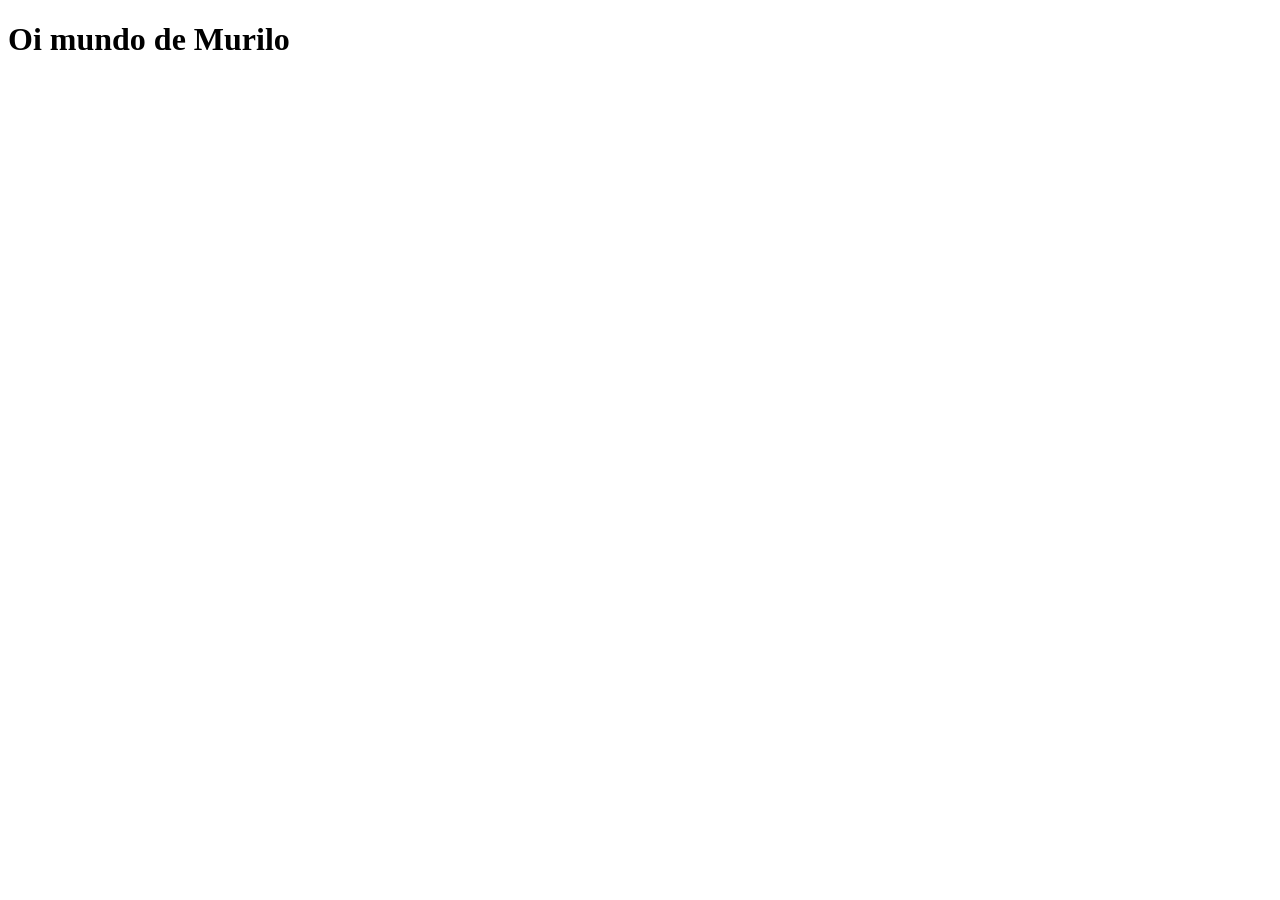
==== index.html @ 4bdf3ca7 "Adicionei oi mundo" ====
<!DOCTYPE html>
<html lang="en">
<head>
    <meta charset="UTF-8">
    <meta name="viewport" content="width=device-width, initial-scale=1.0">
    <title>Document</title>
</head>
<body>
    <h1>Oi mundo de Murilo</h1>
    
</body>
</html>
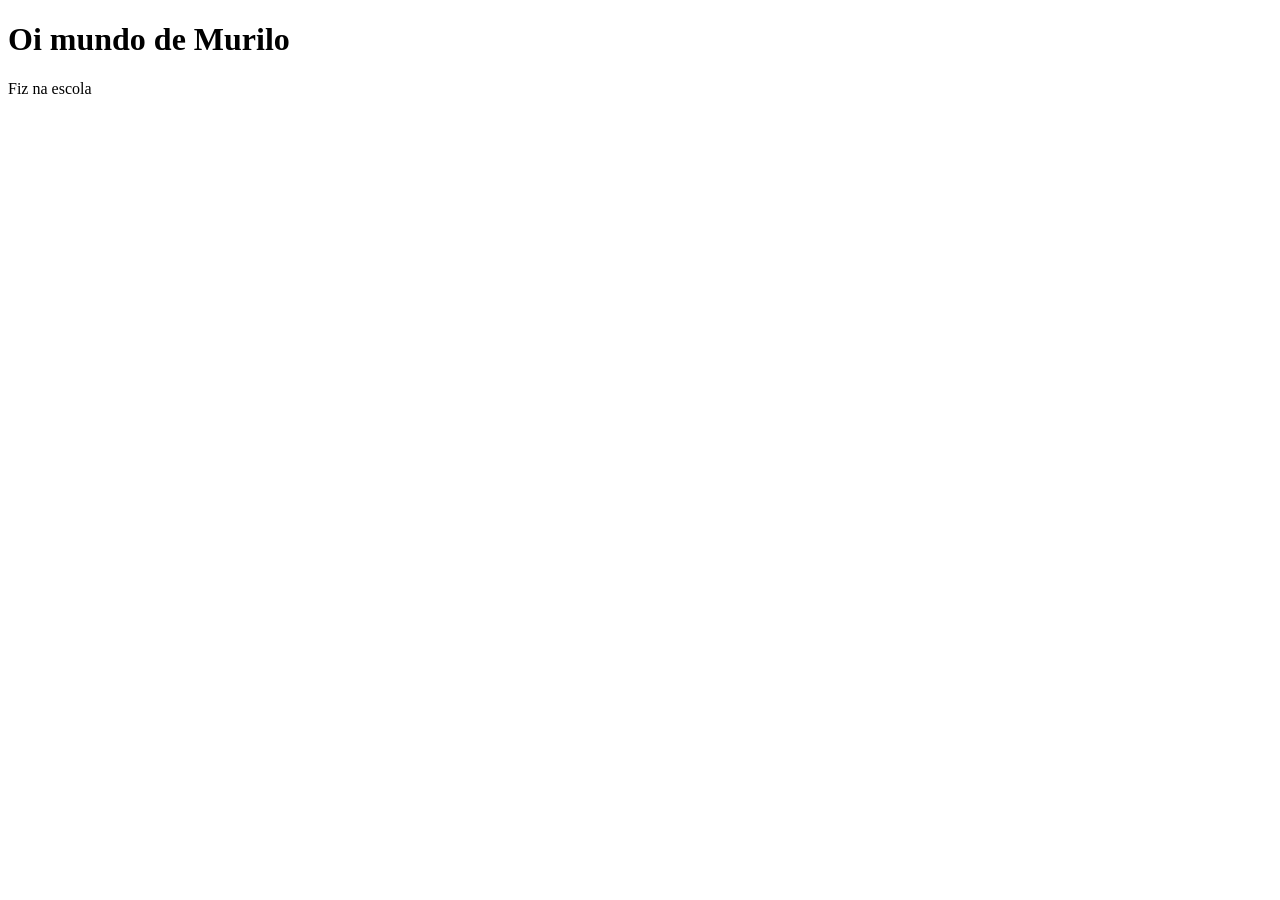
==== commit cc143287: "Feiti na escola" ====
--- a/index.html
+++ b/index.html
@@ -7,6 +7,6 @@
 </head>
 <body>
     <h1>Oi mundo de Murilo</h1>
-    
+    <p>Fiz na escola</p>
 </body>
 </html>
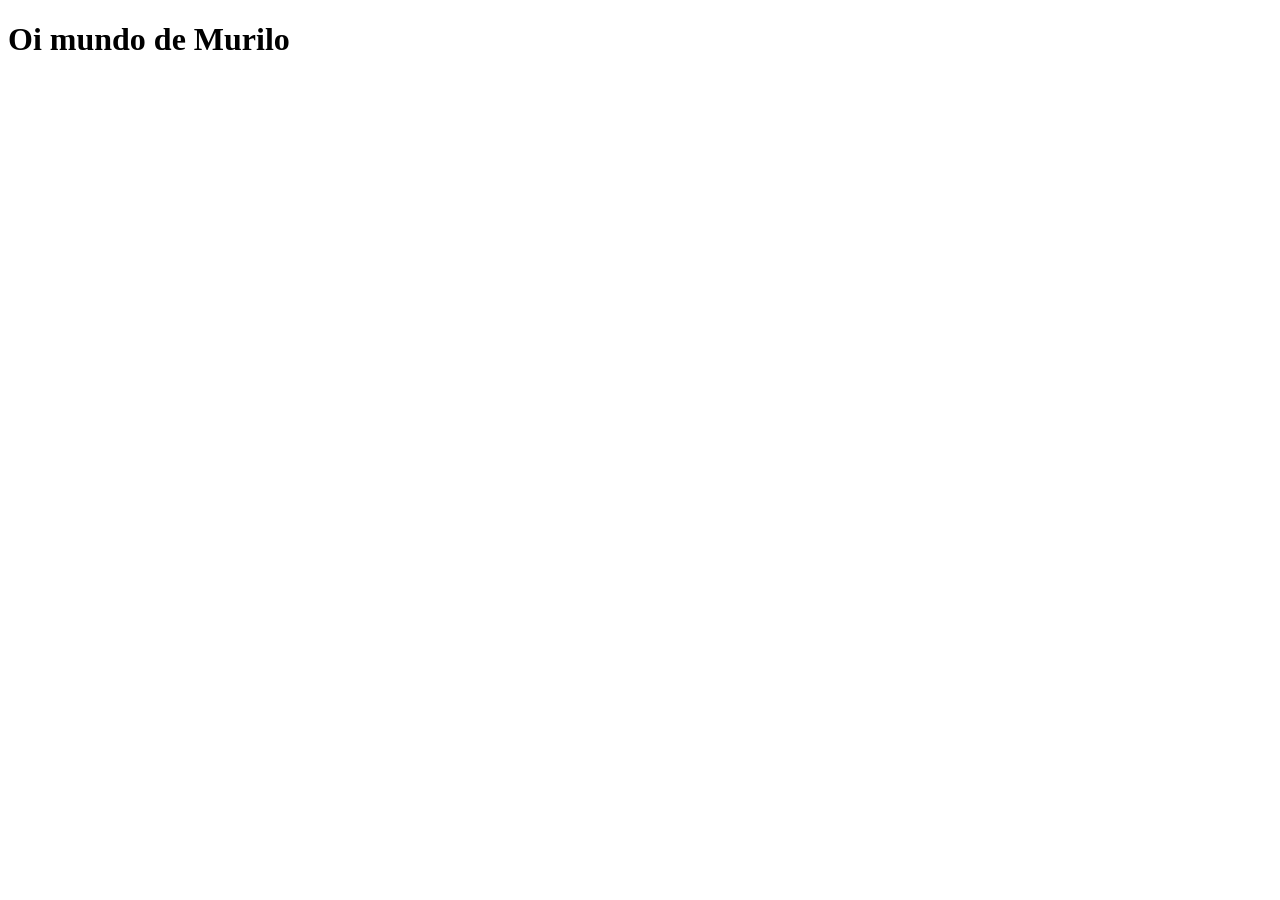
==== commit ad566b6e: "Tirei oaragrafo" ====
--- a/index.html
+++ b/index.html
@@ -7,6 +7,6 @@
 </head>
 <body>
     <h1>Oi mundo de Murilo</h1>
-    <p>Fiz na escola</p>
+    
 </body>
 </html>
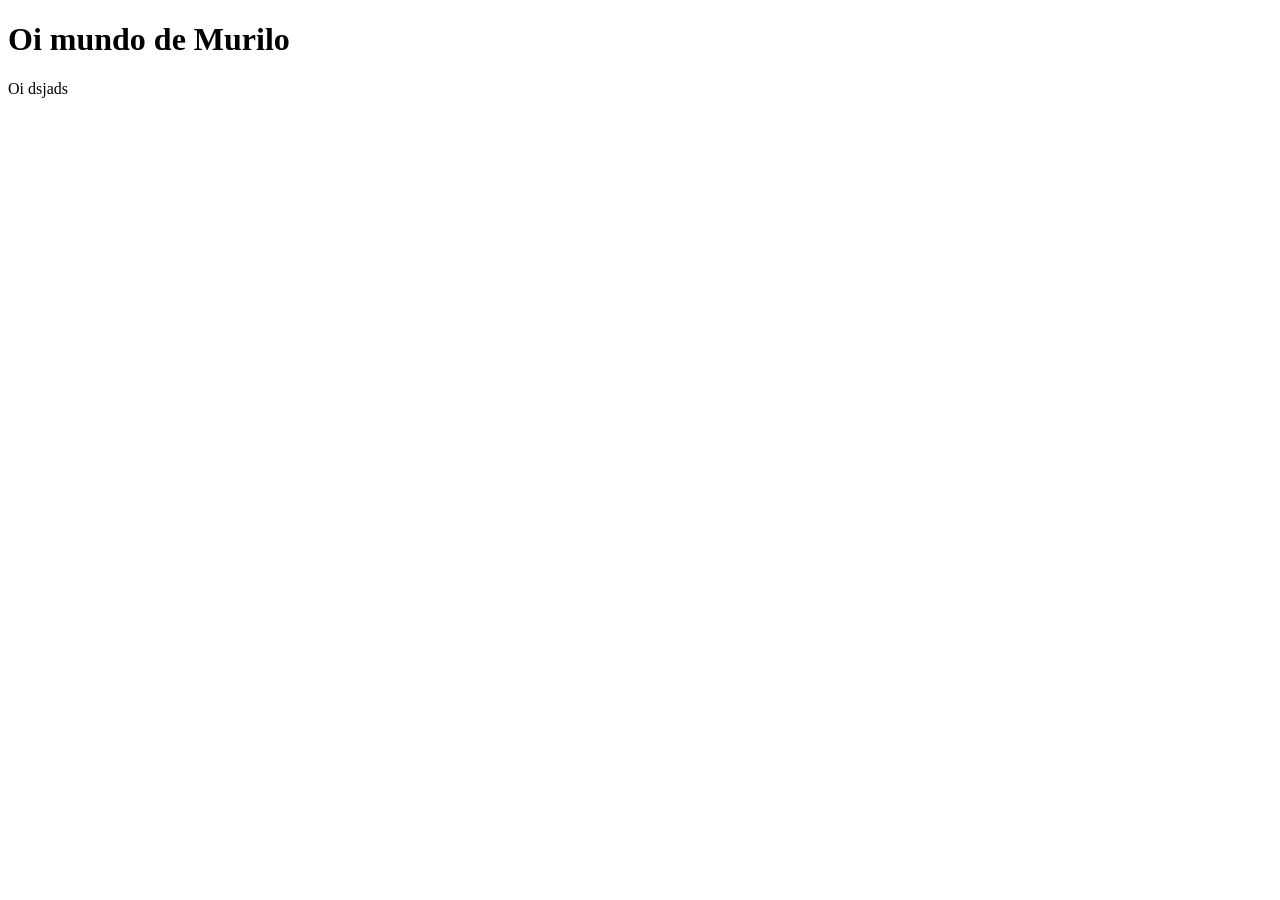
==== commit feede23a: "Mudei alguma coisa" ====
--- a/index.html
+++ b/index.html
@@ -7,6 +7,6 @@
 </head>
 <body>
     <h1>Oi mundo de Murilo</h1>
-    
+    <p>Oi dsjads</p>
 </body>
 </html>
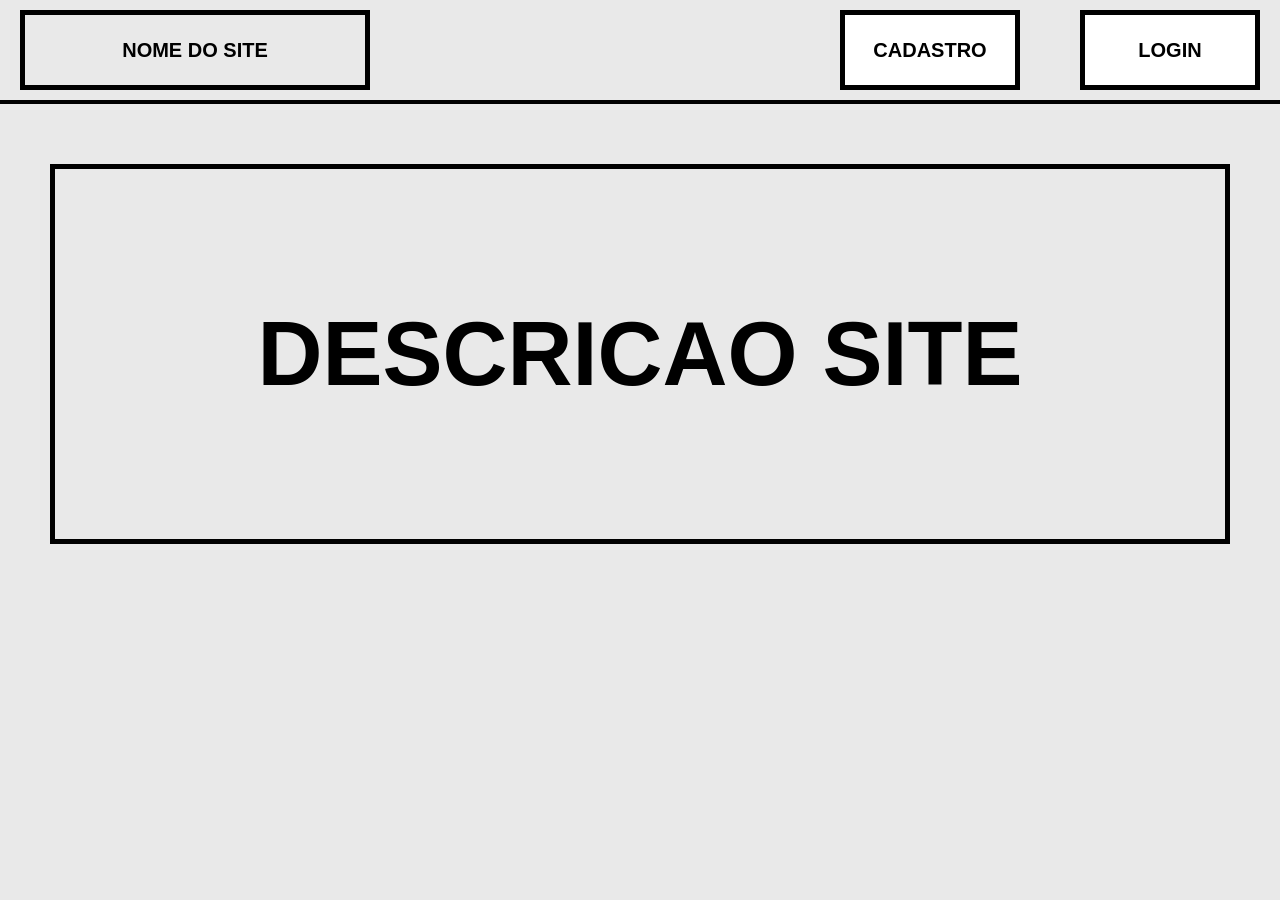
==== commit 95902f33: "Interface de botao" ====
--- a/index.html
+++ b/index.html
@@ -1,12 +1,29 @@
 <!DOCTYPE html>
-<html lang="en">
+<html lang="pt-br">
 <head>
     <meta charset="UTF-8">
     <meta name="viewport" content="width=device-width, initial-scale=1.0">
-    <title>Document</title>
+    <title>Site</title>
+    <link rel="stylesheet" href="style.css">
 </head>
 <body>
-    <h1>Oi mundo de Murilo</h1>
-    <p>Oi dsjads</p>
+
+    <header class="topo">
+        <div class="logo">
+            NOME DO SITE
+        </div>
+
+        <div class="botoes">
+            <button>CADASTRO</button>
+            <button>LOGIN</button>
+        </div>
+    </header>
+
+    <main class="conteudo">
+        <section class="descricao">
+            <h1>DESCRICAO SITE</h1>
+        </section>
+    </main>
+
 </body>
 </html>
--- a/style.css
+++ b/style.css
@@ -0,0 +1,74 @@
+* {
+    margin: 0;
+    padding: 0;
+    box-sizing: border-box;
+}
+
+body {
+    background-color: #e9e9e9;
+    font-family: Arial, Helvetica, sans-serif;
+}
+
+/* TOPO */
+.topo {
+    width: 100%;
+    border-bottom: 4px solid black;
+    padding: 10px 20px;
+
+    display: flex;
+    justify-content: space-between;
+    align-items: center;
+}
+
+.logo {
+    width: 350px;
+    height: 80px;
+
+    border: 5px solid black;
+
+    display: flex;
+    justify-content: center;
+    align-items: center;
+
+    font-size: 20px;
+    font-weight: bold;
+}
+
+.botoes {
+    display: flex;
+    gap: 60px;
+}
+
+.botoes button {
+    width: 180px;
+    height: 80px;
+
+    border: 5px solid black;
+    background-color: white;
+
+    font-size: 20px;
+    font-weight: bold;
+
+    cursor: pointer;
+}
+
+/* CONTEÚDO */
+.conteudo {
+    padding: 60px 50px;
+}
+
+.descricao {
+    width: 100%;
+    height: 380px;
+
+    border: 5px solid black;
+
+    display: flex;
+    justify-content: center;
+    align-items: center;
+}
+
+.descricao h1 {
+    font-size: 90px;
+    font-weight: bold;
+}
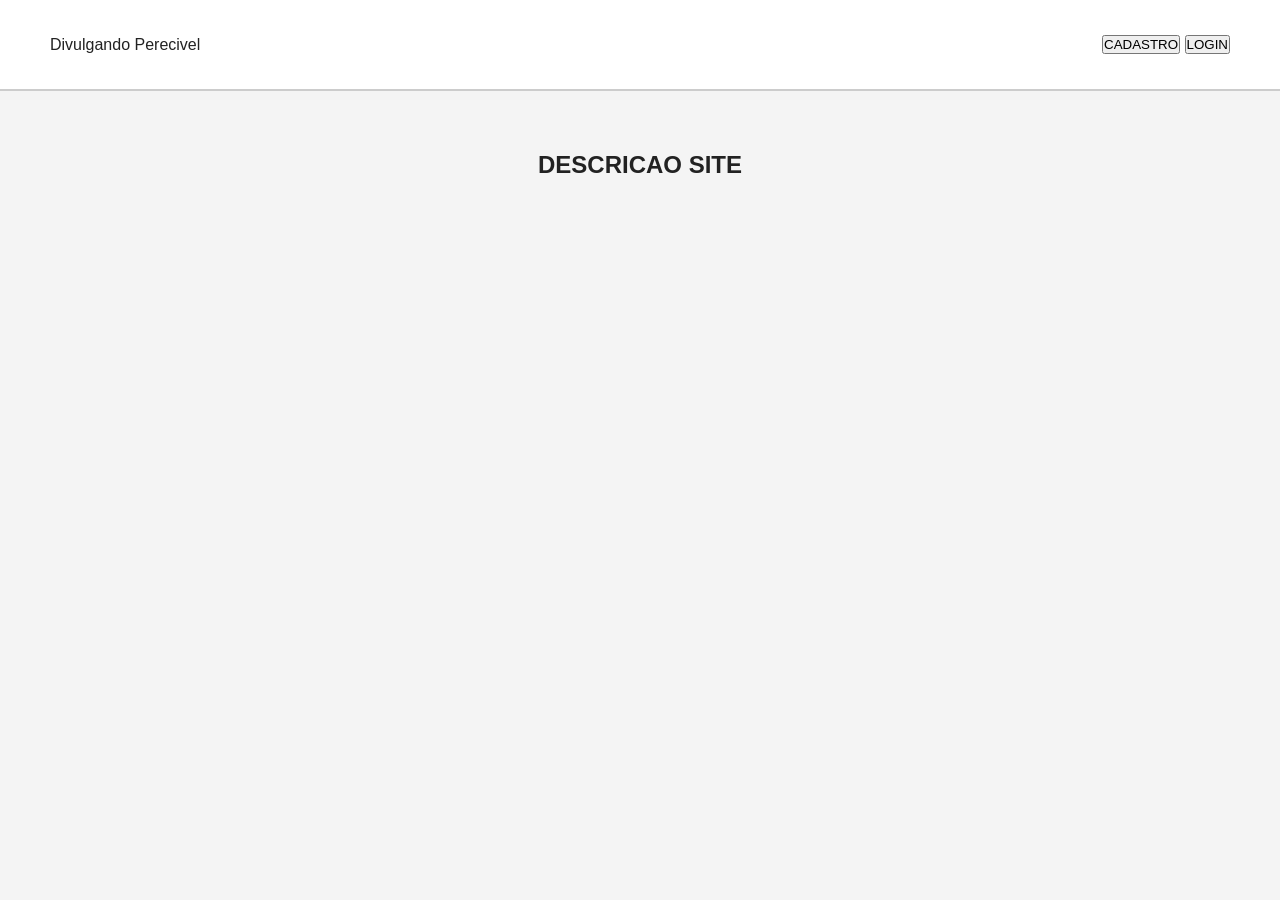
==== commit cae707c6: "Começo da Interface" ====
--- a/index.html
+++ b/index.html
@@ -10,7 +10,7 @@
 
     <header class="topo">
         <div class="logo">
-            NOME DO SITE
+            Divulgando Perecivel
         </div>
 
         <div class="botoes">
--- a/style.css
+++ b/style.css
@@ -5,70 +5,81 @@
 }
 
 body {
-    background-color: #e9e9e9;
     font-family: Arial, Helvetica, sans-serif;
+    background-color: #f4f4f4;
+    color: #222;
 }
 
-/* TOPO */
-.topo {
+/* HEADER */
+header {
     width: 100%;
-    border-bottom: 4px solid black;
-    padding: 10px 20px;
+    padding: 35px 50px;
 
     display: flex;
     justify-content: space-between;
     align-items: center;
+
+    background-color: white;
+    border-bottom: 2px solid #ccc;
 }
 
-.logo {
-    width: 350px;
-    height: 80px;
+.logo h1 {
+    font-size: 28px;
+}
 
-    border: 5px solid black;
+nav {
+    display: flex;
+    gap: 15px;
+}
+
+nav button {
+    padding: 10px 20px;
+
+    border: none;
+    border-radius: 6px;
+
+    background-color: #222;
+    color: white;
+
+    font-size: 16px;
+    cursor: pointer;
+
+    transition: 0.3s;
+}
+
+nav button:hover {
+    background-color: #444;
+}
+
+/* CONTEÚDO */
+main {
+    padding: 60px 40px;
 
     display: flex;
     justify-content: center;
-    align-items: center;
-
-    font-size: 20px;
-    font-weight: bold;
 }
 
-.botoes {
-    display: flex;
-    gap: 60px;
+.banner {
+    width: 100%;
+    max-width: 1000px;
+
+    padding: 80px 40px;
+
+    background-color: white;
+
+    border-radius: 12px;
+
+    text-align: center;
+
+    box-shadow: 0 4px 10px rgba(0, 0, 0, 0.1);
 }
 
-.botoes button {
-    width: 180px;
-    height: 80px;
-
-    border: 5px solid black;
-    background-color: white;
-
-    font-size: 20px;
-    font-weight: bold;
-
-    cursor: pointer;
+.banner h2 {
+    font-size: 48px;
+    margin-bottom: 20px;
 }
 
-/* CONTEÚDO */
-.conteudo {
-    padding: 60px 50px;
-}
-
-.descricao {
-    width: 100%;
-    height: 380px;
-
-    border: 5px solid black;
-
-    display: flex;
-    justify-content: center;
-    align-items: center;
-}
-
-.descricao h1 {
-    font-size: 90px;
-    font-weight: bold;
+.banner p {
+    font-size: 18px;
+    line-height: 1.6;
 }
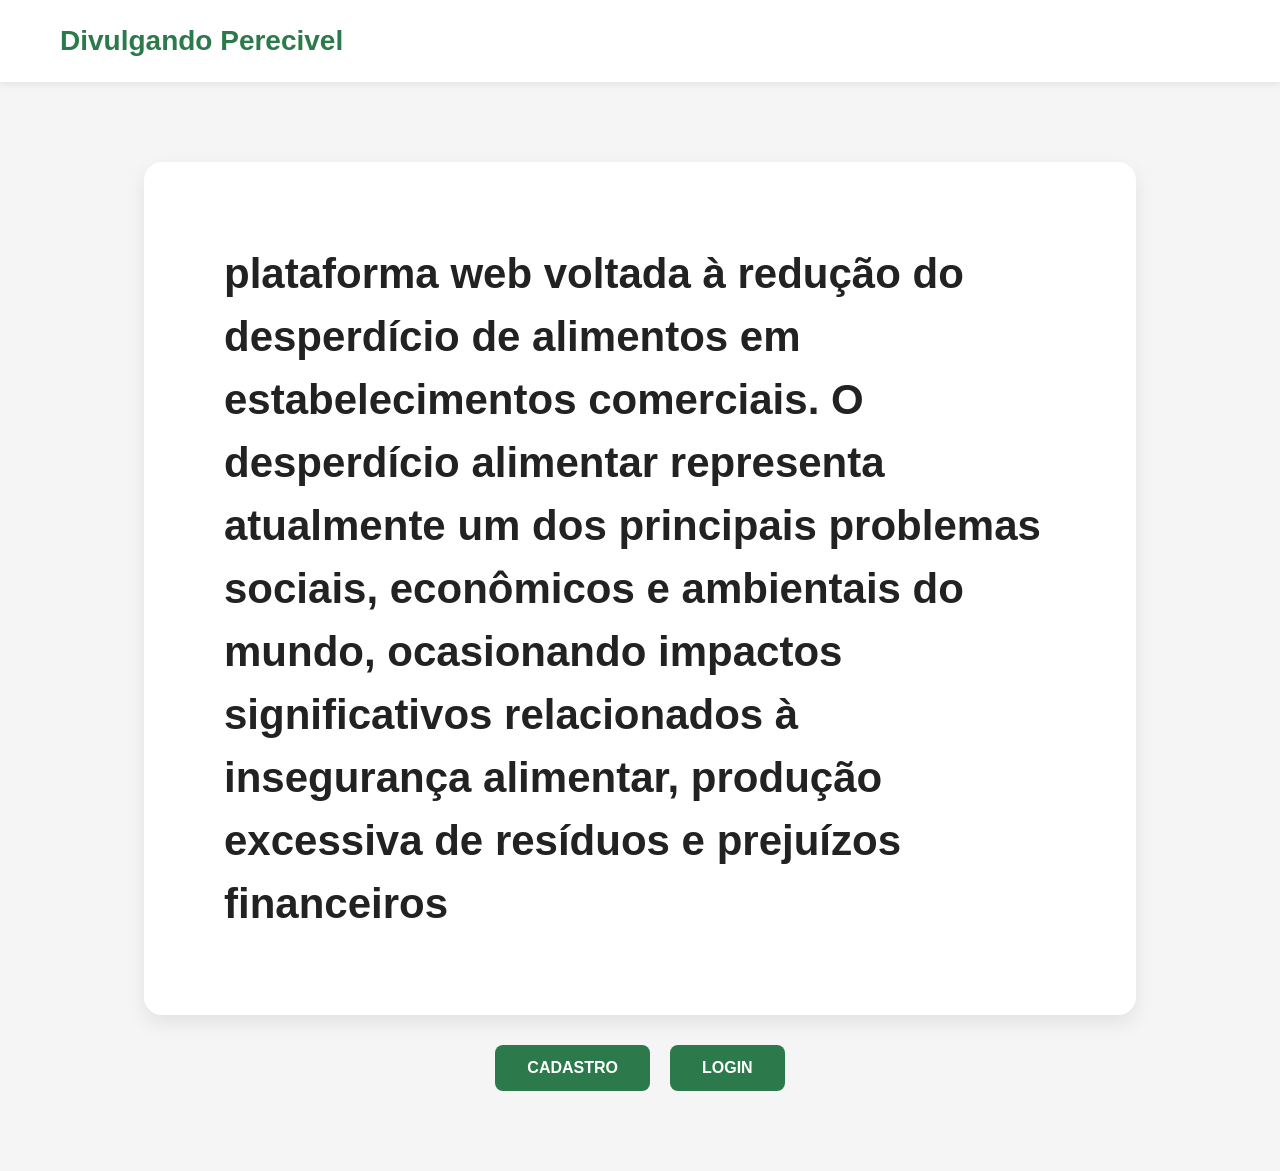
==== commit 27feab31: "Interface" ====
--- a/index.html
+++ b/index.html
@@ -13,17 +13,27 @@
             Divulgando Perecivel
         </div>
 
-        <div class="botoes">
+        
+    </header>
+
+    <main class="conteudo">
+    <section class="descricao">
+
+        <h1>
+            plataforma web voltada à redução do desperdício de alimentos em estabelecimentos comerciais.
+            O desperdício alimentar representa atualmente um dos principais problemas sociais,
+            econômicos e ambientais do mundo, ocasionando impactos significativos relacionados
+            à insegurança alimentar, produção excessiva de resíduos e prejuízos financeiros
+        </h1>
+
+        
+
+    </section>
+        <div class="acoes">
             <button>CADASTRO</button>
             <button>LOGIN</button>
         </div>
-    </header>
-
-    <main class="conteudo">
-        <section class="descricao">
-            <h1>DESCRICAO SITE</h1>
-        </section>
-    </main>
+</main>
 
 </body>
 </html>
--- a/style.css
+++ b/style.css
@@ -6,80 +6,125 @@
 
 body {
     font-family: Arial, Helvetica, sans-serif;
-    background-color: #f4f4f4;
+    background-color: #f5f5f5;
     color: #222;
 }
 
 /* HEADER */
-header {
+.topo {
     width: 100%;
-    padding: 35px 50px;
+    padding: 25px 60px;
 
     display: flex;
     justify-content: space-between;
     align-items: center;
 
     background-color: white;
-    border-bottom: 2px solid #ccc;
+
+    box-shadow: 0 2px 8px rgba(0, 0, 0, 0.08);
 }
 
-.logo h1 {
+.logo {
     font-size: 28px;
+    font-weight: bold;
+    color: #2c7a4b;
 }
 
-nav {
+/* BOTÕES */
+.botoes {
     display: flex;
     gap: 15px;
 }
 
-nav button {
-    padding: 10px 20px;
+.botoes button {
+    padding: 12px 24px;
 
     border: none;
-    border-radius: 6px;
+    border-radius: 8px;
 
-    background-color: #222;
+    background-color: #2c7a4b;
     color: white;
 
-    font-size: 16px;
+    font-size: 15px;
+    font-weight: bold;
+
     cursor: pointer;
 
     transition: 0.3s;
 }
 
-nav button:hover {
-    background-color: #444;
+/* EFEITO AO PASSAR O MOUSE */
+.botoes button:hover {
+    background-color: #23633d;
+
+    transform: translateY(-2px);
+
+    box-shadow: 0 5px 12px rgba(0, 0, 0, 0.15);
 }
 
 /* CONTEÚDO */
-main {
-    padding: 60px 40px;
+.conteudo {
+    width: 100%;
 
     display: flex;
-    justify-content: center;
+    flex-direction: column;
+    align-items: center;
+
+    padding: 80px 20px;
 }
 
-.banner {
-    width: 100%;
-    max-width: 1000px;
-
-    padding: 80px 40px;
+/* CARD PRINCIPAL */
+.descricao {
+    width: 80%;
+    max-width: 1400px;
 
     background-color: white;
 
-    border-radius: 12px;
+    padding: 80px;
 
-    text-align: center;
+    border-radius: 18px;
 
-    box-shadow: 0 4px 10px rgba(0, 0, 0, 0.1);
+    box-shadow: 0 8px 20px rgba(0, 0, 0, 0.08);
 }
 
-.banner h2 {
-    font-size: 48px;
-    margin-bottom: 20px;
+/* TEXTO */
+.descricao h1 {
+    font-size: 42px;
+    line-height: 1.5;
+
+    font-weight: bold;
+
+    text-align: left;
+}
+/* BOTÕES ABAIXO DO CARD */
+.acoes {
+    margin-top: 30px;
+
+    display: flex;
+    gap: 20px;
 }
 
-.banner p {
-    font-size: 18px;
-    line-height: 1.6;
+.acoes button {
+    padding: 14px 32px;
+
+    border: none;
+    border-radius: 8px;
+
+    background-color: #2c7a4b;
+    color: white;
+
+    font-size: 16px;
+    font-weight: bold;
+
+    cursor: pointer;
+
+    transition: 0.3s;
+}
+
+.acoes button:hover {
+    background-color: #23633d;
+
+    transform: translateY(-2px);
+
+    box-shadow: 0 5px 12px rgba(0, 0, 0, 0.15);
 }
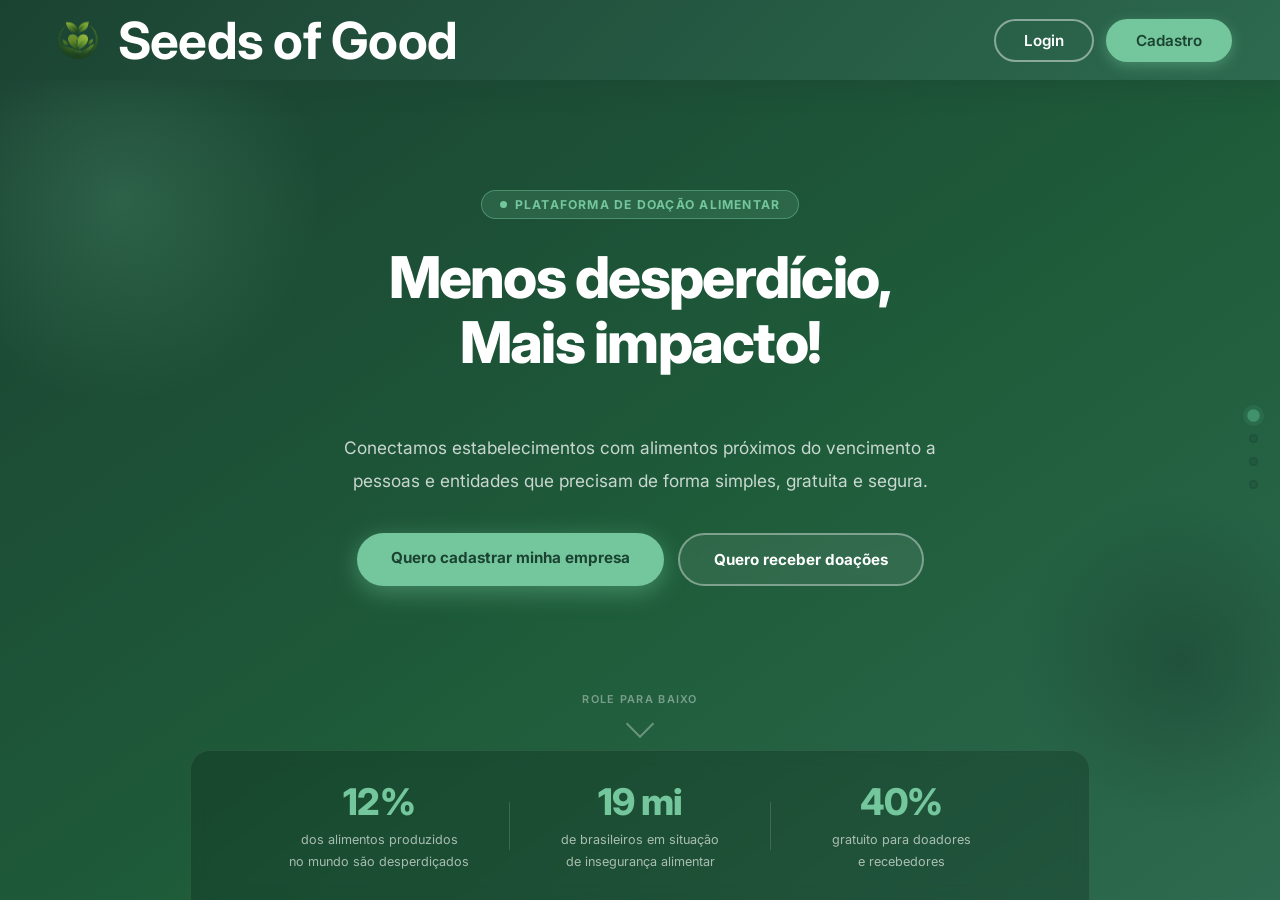
==== commit bc8ed239: "Refatoração: reorganiza estrutura do projeto - Remove pasta front/ com CSS, JS, PHP e imagens - Cria" ====
--- a/index.html
+++ b/index.html
@@ -3,37 +3,166 @@
 <head>
     <meta charset="UTF-8">
     <meta name="viewport" content="width=device-width, initial-scale=1.0">
-    <title>Site</title>
-    <link rel="stylesheet" href="style.css">
+    <title>Sistema SEEDS</title>
+    <link rel="stylesheet" href="assets/css/style.css">
 </head>
 <body>
 
+    <!-- HEADER DEIXA DE SER STICKY PARA CONTEXTO DE TELA INTEIRA -->
     <header class="topo">
         <div class="logo">
-            Divulgando Perecivel
+            <img src="assets/img/LogoTCC_Transparente.png" alt="Logo Seeds of Good">
+            <h1>Seeds of Good</h1>
+        </div>
+        <div class="botoesHeader">
+            <button id="btnLogin" onclick="window.location.href='login.html'">Login</button>
+            <button id="btnCadastro" onclick="window.location.href='cadastro.html'">Cadastro</button>
+        </div>
+    </header>
+
+    <!-- CONTAINER PRINCIPAL DO SCROLL SNAP -->
+    <main class="container-snap">
+
+        <!-- 1ª JANELA: HERO -->
+        <section class="hero janela-contexto">
+            <div class="hero-conteudo">
+                <span class="hero-badge">Plataforma de Doação Alimentar</span>
+                <h1 class="hero-titulo">Menos desperdício,<br>Mais impacto!</h1>
+
+                <p class="hero-subtitulo">
+
+                </p>
+                <p class="hero-subtitulo">
+                    Conectamos estabelecimentos com alimentos próximos do vencimento
+                a pessoas e entidades que precisam de forma simples, gratuita e segura.
+                </p>
+                <div class="hero-botoes">
+                    <a class="hero-btn-primario" href="cadastro.html">Quero cadastrar minha empresa</a>
+                    <a class="hero-btn-secundario" href="cadastro.html">Quero receber doações</a>
+                </div>
+            </div>
+        <div class="hero-scroll-hint">
+            <span>Role para baixo</span>
+            <div class="scroll-arrow"></div>
         </div>
 
-        
-    </header>
+<div class="hero-stat-faixa">
+    <div class="hero-stat">
+        <span class="hero-stat-numero" data-target="30" data-sufixo="%">0%</span>
+        <span class="hero-stat-label">dos alimentos produzidos<br>no mundo são desperdiçados</span>
+    </div>
+    <div class="hero-stat-divisor"></div>
+    <div class="hero-stat">
+        <span class="hero-stat-numero" data-target="46" data-sufixo=" mi">0 mi</span>
+        <span class="hero-stat-label">de brasileiros em situação<br>de insegurança alimentar</span>
+    </div>
+    <div class="hero-stat-divisor"></div>
+    <div class="hero-stat">
+        <span class="hero-stat-numero" data-target="100" data-sufixo="%">0%</span>
+        <span class="hero-stat-label">gratuito para doadores<br>e recebedores</span>
+    </div>
+</div>
+        </section>
 
-    <main class="conteudo">
-    <section class="descricao">
+        <!-- 2ª JANELA: O QUE É -->
+        <section class="div-infoSuperior janela-contexto">
+            <div class="card-conteudo fade-in">
+                <h1>O que é o Seeds of Good?</h1>
+                <p>
+                    Uma plataforma digital intermediária, sem fins lucrativos, desenvolvida para
+                    reduzir o desperdício de alimentos em estabelecimentos comerciais.
+                    Conectamos <strong>doadores</strong> — empresas e comércios com produtos próximos
+                    ao vencimento — a <strong>recebedores</strong> interessados em aproveitá-los por
+                    meio de doação voluntária.
+                </p>
+                <p>
+                    O desperdício alimentar é um dos maiores problemas sociais, econômicos e
+                    ambientais do nosso tempo: gera insegurança alimentar, produz resíduos
+                    desnecessários e representa prejuízo financeiro para toda a cadeia produtiva.
+                    O Seeds of Good existe para mudar esse cenário, uma doação de cada vez.
+                </p>
+            </div>
+        </section>
 
-        <h1>
-            plataforma web voltada à redução do desperdício de alimentos em estabelecimentos comerciais.
-            O desperdício alimentar representa atualmente um dos principais problemas sociais,
-            econômicos e ambientais do mundo, ocasionando impactos significativos relacionados
-            à insegurança alimentar, produção excessiva de resíduos e prejuízos financeiros
-        </h1>
+        <!-- 3ª JANELA: PARA QUEM É -->
+        <section class="div-para-quem janela-contexto">
+            <div class="card-conteudo max-largura fade-in">
+                <h2 class="para-quem-titulo">Para quem é?</h2>
+                <div class="perfis-lista">
+                    <div class="perfil-coluna">
+                        <span class="perfil-tag">Sou Doador</span>
+                        <h3 class="perfil-titulo">Estabelecimentos &amp; Empresas</h3>
+                        <p class="perfil-desc">
+                            Supermercados, padarias, restaurantes e qualquer comércio
+                            com alimentos próximos do vencimento.
+                        </p>
+                        <ul class="perfil-itens">
+                            <li>Publique alimentos disponíveis em segundos</li>
+                            <li>Gerencie anúncios e reservas pelo painel</li>
+                            <li>Reduza desperdício e custos de descarte</li>
+                        </ul>
+                        <a class="perfil-btn" href="cadastro.html">Cadastrar empresa</a>
+                    </div>
 
-        
+                    <div class="perfil-coluna">
+                        <span class="perfil-tag">Sou Recebedor</span>
+                        <h3 class="perfil-titulo">Pessoas &amp; Entidades</h3>
+                        <p class="perfil-desc">
+                            Qualquer pessoa, família ou organização social interessada
+                            em receber doações de forma totalmente gratuita.
+                        </p>
+                        <ul class="perfil-itens">
+                            <li>Navegue pelos alimentos disponíveis perto de você</li>
+                            <li>Reserve com um clique e retire no local</li>
+                            <li>Sem custos e sem burocracia</li>
+                        </ul>
+                        <a class="perfil-btn" href="cadastro.html">Criar minha conta</a>
+                    </div>
+                </div>
+            </div>
+        </section>
 
-    </section>
-        <div class="acoes">
-            <button>CADASTRO</button>
-            <button>LOGIN</button>
+        <!-- 4ª JANELA: COMO ACESSAR + RODAPÉ JUNTO -->
+        <div class="grupo-final janela-contexto">
+            <section class="div-infoInferior">
+                <div class="card-conteudo">
+                    <h2>Como acessar?</h2>
+                    <p>
+                        Clique em <strong><a href="cadastro.html">Cadastro</a></strong> para criar sua conta
+                        — o processo é rápido e gratuito — ou em <strong><a href="login.html">Login</a></strong>
+                        se você já possui uma conta existente.
+                    </p>
+                    <p>
+                        Após o acesso, você terá um painel personalizado: doadores podem publicar e gerenciar
+                        alimentos, enquanto recebedores navegam pelos itens disponíveis, realizam reservas
+                        e combinam a retirada diretamente com o doador.
+                    </p>
+                    <p>
+                        Nosso objetivo é tornar a conexão entre quem tem e quem precisa o mais simples,
+                        rápida e acessível possível.
+                    </p>
+                </div>
+            </section>
+
+            <footer class="rodape">
+                <div class="rodape-conteudo">
+                    <p>Seeds of Good &copy; 2026 &mdash; Todos os direitos reservados.</p>
+                    <p>Contato: <strong>Murillo Morgon</strong> &nbsp;|&nbsp; +55 (16) 99700-7479 &nbsp;|&nbsp; murillomorgon@gmail.com</p>
+                    <p><a class="rodape-link" href="front/termos.html">Termos de Uso</a> &nbsp;·&nbsp; Foro: <strong>Ribeirão Preto — SP</strong></p>
+                </div>
+            </footer>
         </div>
-</main>
 
+    </main>
+
+    <nav class="nav-dots" aria-label="Navegação por seções">
+        <button class="dot ativo" data-index="0" title="Início"></button>
+        <button class="dot" data-index="1" title="O que é"></button>
+        <button class="dot" data-index="2" title="Para quem é"></button>
+        <button class="dot" data-index="3" title="Como acessar"></button>
+    </nav>
+
+    <button id="btnTopo" class="btn-flutuante" aria-label="Voltar ao topo">↑</button>
+    <script src="assets/js/main.js"></script>
 </body>
 </html>
--- a/assets/css/style.css
+++ b/assets/css/style.css
@@ -0,0 +1,821 @@
+@import url('https://fonts.googleapis.com/css2?family=Inter:ital,opsz,wght@0,14..32,100..900;1,14..32,100..900&family=Merriweather:ital,opsz,wght@0,18..144,300..900;1,18..144,300..900&display=swap');
+
+/* ═══════════════════════════════════════
+   1. VARIÁVEIS GLOBAIS
+══════════════════════════════════════════ */
+:root {
+    --verde-escuro:  #1b4332;
+    --verde-medio:   #2d6a4f;
+    --verde-vivo:    #40916c;
+    --verde-claro:   #74c69d;
+    --verde-palido:  #d8f3dc;
+    --branco:        #ffffff;
+    --cinza-fundo:   #f4f9f6;
+    --texto-escuro:  #1b2e22;
+    --texto-suave:   #4a6358;
+    --off-white:     #faf9f6;
+    --transicao:     all 0.28s cubic-bezier(0.4, 0, 0.2, 1);
+}
+
+/* ═══════════════════════════════════════
+   2. RESET E BASE
+══════════════════════════════════════════ */
+* {
+    margin: 0;
+    padding: 0;
+    box-sizing: border-box;
+}
+
+html, body {
+    height: 100%;
+    overflow: hidden;
+    font-family: 'Inter', sans-serif;
+    background-color: var(--cinza-fundo);
+}
+
+h1, h2, h3 { font-weight: 700; line-height: 1.3; }
+
+a {
+    color: var(--verde-vivo);
+    font-weight: 600;
+    transition: var(--transicao);
+    text-decoration: none;
+}
+
+a:hover { color: var(--verde-escuro); }
+
+/* ═══════════════════════════════════════
+   3. SCROLL SNAP LAYOUT
+══════════════════════════════════════════ */
+.container-snap {
+    width: 100%;
+    height: calc(100vh - 80px);
+    overflow-y: auto;
+    scroll-snap-type: y mandatory;
+    scroll-behavior: smooth;
+}
+
+.janela-contexto {
+    width: 100%;
+    height: calc(100vh - 80px);
+    scroll-snap-align: start;
+    display: flex;
+    flex-direction: column;
+    justify-content: center;
+    align-items: center;
+}
+
+.card-conteudo {
+    width: 90%;
+    max-width: 800px;
+    background: var(--off-white);
+    padding: 52px;
+    border-radius: 24px;
+    box-shadow:
+        0 1px 3px rgba(27, 67, 50, 0.06),
+        0 8px 40px rgba(27, 67, 50, 0.09),
+        inset 4px 0 0 var(--verde-claro);
+    border: 1px solid rgba(116, 198, 157, 0.18);
+    transition: box-shadow 0.35s ease, transform 0.35s ease;
+}
+
+.card-conteudo:hover {
+    box-shadow:
+        0 1px 3px rgba(27, 67, 50, 0.06),
+        0 20px 60px rgba(27, 67, 50, 0.14),
+        inset 4px 0 0 var(--verde-claro);
+    transform: translateY(-2px);
+}
+
+.card-conteudo.max-largura { max-width: 1100px; }
+
+.grupo-final {
+    background: linear-gradient(155deg, #1e5c3a 0%, var(--verde-escuro) 100%);
+    justify-content: space-between;
+    position: relative;
+    overflow: hidden;
+}
+
+.grupo-final::before {
+    content: '';
+    position: absolute;
+    top: -140px;
+    right: -100px;
+    width: 420px;
+    height: 420px;
+    background: radial-gradient(circle, rgba(116, 198, 157, 0.1) 0%, transparent 70%);
+    border-radius: 50%;
+    pointer-events: none;
+}
+
+.grupo-final::after {
+    content: '';
+    position: absolute;
+    bottom: -80px;
+    left: -60px;
+    width: 280px;
+    height: 280px;
+    background: radial-gradient(circle, rgba(255, 255, 255, 0.04) 0%, transparent 70%);
+    border-radius: 50%;
+    pointer-events: none;
+}
+
+/* ═══════════════════════════════════════
+   4. HEADER
+══════════════════════════════════════════ */
+.topo {
+    width: 100%;
+    height: 80px;
+    background: linear-gradient(135deg, var(--verde-escuro) 0%, var(--verde-medio) 100%);
+    display: flex;
+    justify-content: space-between;
+    align-items: center;
+    padding: 0 48px;
+    box-shadow: 0 4px 24px rgba(27, 67, 50, 0.45);
+    position: relative;
+    z-index: 100;
+}
+
+.logo {
+    color: var(--branco);
+    font-size: 1.6rem;
+    font-weight: 700;
+    letter-spacing: -0.03em;
+    display: flex;
+    align-items: center;
+    gap: 10px;
+}
+
+.logo img { height: 60px; }
+
+.botoesHeader { display: flex; gap: 12px; }
+
+.botoesHeader button {
+    padding: 10px 28px;
+    border-radius: 50px;
+    font-size: 0.95rem;
+    font-weight: 600;
+    cursor: pointer;
+    transition: var(--transicao);
+    font-family: 'Inter', sans-serif;
+}
+
+.botoesHeader button:first-child {
+    background: transparent;
+    border: 2px solid rgba(255, 255, 255, 0.45);
+    color: var(--branco);
+}
+
+.botoesHeader button:first-child:hover {
+    background: rgba(255, 255, 255, 0.12);
+    border-color: var(--branco);
+    transform: translateY(-2px);
+}
+
+.botoesHeader button:last-child {
+    background: var(--verde-claro);
+    border: 2px solid var(--verde-claro);
+    color: var(--verde-escuro);
+    box-shadow: 0 4px 14px rgba(116, 198, 157, 0.4);
+}
+
+.botoesHeader button:last-child:hover {
+    background: #95d5b2;
+    border-color: #95d5b2;
+    transform: translateY(-2px);
+    box-shadow: 0 8px 24px rgba(116, 198, 157, 0.55);
+}
+
+/* ═══════════════════════════════════════
+   5. HERO
+══════════════════════════════════════════ */
+.hero {
+    background: linear-gradient(145deg, var(--verde-escuro) 0%, #1e5c3a 55%, var(--verde-medio) 100%);
+    padding: 40px 48px 0;
+    position: relative;
+    overflow: hidden;
+    justify-content: flex-start; /* stat-faixa fica na base, conteúdo ocupa o resto */
+}
+
+/* Blob superior esquerdo */
+.hero::before {
+    content: '';
+    position: absolute;
+    top: -100px;
+    left: -100px;
+    width: 440px;
+    height: 440px;
+    background: radial-gradient(circle, rgba(116, 198, 157, 0.2) 0%, transparent 65%);
+    border-radius: 50%;
+    pointer-events: none;
+}
+
+/* Blob inferior direito */
+.hero::after {
+    content: '';
+    position: absolute;
+    bottom: 60px;
+    right: -80px;
+    width: 360px;
+    height: 360px;
+    background: radial-gradient(circle, rgba(27, 67, 50, 0.55) 0%, transparent 65%);
+    border-radius: 50%;
+    pointer-events: none;
+}
+
+.hero-conteudo {
+    flex: 1;                    /* ocupa o espaço entre o topo e o scroll-hint */
+    width: 100%;
+    max-width: 860px;
+    display: flex;
+    flex-direction: column;
+    justify-content: center;    /* centraliza o texto no espaço disponível */
+    align-items: center;
+    text-align: center;
+    position: relative;
+    z-index: 1;
+}
+
+.hero-badge {
+    display: inline-flex;
+    align-items: center;
+    gap: 8px;
+    background: rgba(116, 198, 157, 0.16);
+    border: 1px solid rgba(116, 198, 157, 0.45);
+    color: var(--verde-claro);
+    border-radius: 50px;
+    padding: 6px 18px;
+    font-size: 0.76rem;
+    font-weight: 700;
+    text-transform: uppercase;
+    letter-spacing: 0.1em;
+    margin-bottom: 26px;
+}
+
+.hero-badge::before {
+    content: '';
+    width: 7px;
+    height: 7px;
+    background: var(--verde-claro);
+    border-radius: 50%;
+    flex-shrink: 0;
+    animation: pulse-dot 2.2s ease-in-out infinite;
+}
+
+@keyframes pulse-dot {
+    0%, 100% { opacity: 1; transform: scale(1); }
+    50%       { opacity: 0.45; transform: scale(0.7); }
+}
+
+.hero-titulo {
+    font-size: 3.6rem;
+    font-weight: 800;
+    color: var(--branco);
+    line-height: 1.12;
+    margin-bottom: 22px;
+    letter-spacing: -0.03em;
+}
+
+.hero-subtitulo {
+    font-size: 1.08rem;
+    color: rgba(255, 255, 255, 0.76);
+    line-height: 1.88;
+    max-width: 600px;
+    margin: 0 auto 36px;
+}
+
+.hero-botoes {
+    display: flex;
+    gap: 14px;
+    justify-content: center;
+    margin-bottom: 36px;
+}
+
+.hero-btn-primario,
+.hero-btn-secundario {
+    padding: 15px 34px;
+    border-radius: 50px;
+    font-weight: 700;
+    font-size: 0.95rem;
+    transition: var(--transicao);
+    display: inline-block;
+    font-family: 'Inter', sans-serif;
+}
+
+.hero-btn-primario {
+    background: var(--verde-claro);
+    color: var(--verde-escuro);
+    box-shadow: 0 6px 24px rgba(116, 198, 157, 0.45);
+}
+
+.hero-btn-primario:hover {
+    background: #95d5b2;
+    transform: translateY(-3px);
+    color: var(--verde-escuro);
+    box-shadow: 0 12px 32px rgba(116, 198, 157, 0.6);
+}
+
+.hero-btn-secundario {
+    background: rgba(255, 255, 255, 0.08);
+    color: var(--branco);
+    border: 2px solid rgba(255, 255, 255, 0.38);
+    backdrop-filter: blur(6px);
+}
+
+.hero-btn-secundario:hover {
+    background: rgba(255, 255, 255, 0.16);
+    border-color: rgba(255, 255, 255, 0.75);
+    color: var(--branco);
+    transform: translateY(-3px);
+}
+
+/* Scroll hint */
+.hero-scroll-hint {
+    display: flex;
+    flex-direction: column;
+    align-items: center;
+    gap: 8px;
+    margin-bottom: 16px;
+    opacity: 0.5;
+    transition: opacity 0.3s;
+    position: relative;
+    z-index: 1;
+}
+
+.hero-scroll-hint:hover { opacity: 0.9; }
+
+.hero-scroll-hint span {
+    font-size: 0.68rem;
+    font-weight: 600;
+    color: rgba(255, 255, 255, 0.8);
+    letter-spacing: 0.12em;
+    text-transform: uppercase;
+}
+
+.scroll-arrow {
+    width: 20px;
+    height: 20px;
+    border-right: 2.5px solid rgba(255, 255, 255, 0.65);
+    border-bottom: 2.5px solid rgba(255, 255, 255, 0.65);
+    transform: rotate(45deg);
+    animation: bounce-arrow 1.6s ease-in-out infinite;
+}
+
+@keyframes bounce-arrow {
+    0%, 100% { transform: rotate(45deg) translateY(0);   opacity: 0.65; }
+    50%       { transform: rotate(45deg) translateY(6px); opacity: 1; }
+}
+
+/* Faixa de Estatísticas */
+.hero-stat-faixa {
+    display: flex;
+    justify-content: center;
+    align-items: center;
+    padding: 22px 40px;
+    width: 100%;
+    max-width: 900px;
+    position: relative;
+    z-index: 1;
+    background: rgba(0, 0, 0, 0.18);
+    backdrop-filter: blur(8px);
+    border-radius: 20px 20px 0 0;
+    border: 1px solid rgba(255, 255, 255, 0.08);
+    border-bottom: none;
+    margin: 0 auto;
+}
+
+.hero-stat {
+    flex: 1;
+    max-width: 260px;
+    text-align: center;
+    padding: 6px 0;
+}
+
+.hero-stat-numero {
+    display: block;
+    font-size: 2.3rem;
+    font-weight: 800;
+    color: var(--verde-claro);
+    margin-bottom: 4px;
+    letter-spacing: -0.025em;
+}
+
+.hero-stat-label {
+    font-size: 0.79rem;
+    color: rgba(255, 255, 255, 0.62);
+    line-height: 1.5;
+}
+
+.hero-stat-divisor {
+    width: 1px;
+    height: 48px;
+    background: rgba(255, 255, 255, 0.14);
+}
+
+/* ═══════════════════════════════════════
+   6. SEÇÕES DE CONTEÚDO
+══════════════════════════════════════════ */
+
+/* "O que é" */
+.div-infoSuperior {
+    background-color: var(--cinza-fundo);
+    position: relative;
+    overflow: hidden;
+}
+
+/* Espiga no canto superior esquerdo */
+.div-infoSuperior::before {
+    content: '';
+    position: absolute;
+    top: -30px;
+    left: -20px;
+    width: 200px;
+    height: 290px;
+    background: url('../img/trigo.svg') no-repeat center / contain;
+    opacity: 0.11;
+    pointer-events: none;
+    transform: rotate(-15deg);
+}
+
+/* Folha no canto inferior direito */
+.div-infoSuperior::after {
+    content: '';
+    position: absolute;
+    bottom: -30px;
+    right: -20px;
+    width: 180px;
+    height: 230px;
+    background: url('../img/folha.svg') no-repeat center / contain;
+    opacity: 0.10;
+    pointer-events: none;
+    transform: rotate(20deg);
+}
+
+.div-infoSuperior h1 {
+    font-size: 2.3rem;
+    color: var(--verde-escuro);
+    margin: 0 auto 22px;
+    position: relative;
+    padding-bottom: 18px;
+    text-align: center;
+    width: fit-content;
+}
+
+.div-infoSuperior h1::after {
+    content: '';
+    position: absolute;
+    bottom: 0;
+    left: 0;
+    width: 100%;
+    height: 4px;
+    background: linear-gradient(90deg, var(--verde-claro), var(--verde-vivo));
+    border-radius: 4px;
+}
+
+.div-infoSuperior p {
+    color: var(--texto-suave);
+    font-size: 1.03rem;
+    line-height: 1.95;
+}
+
+.div-infoSuperior p + p { margin-top: 16px; }
+
+/* "Para quem é" */
+.div-para-quem {
+    position: relative;
+    overflow: hidden;
+}
+
+/* Maçã no canto superior direito */
+.div-para-quem::before {
+    content: '';
+    position: absolute;
+    top: -20px;
+    right: -20px;
+    width: 200px;
+    height: 210px;
+    background: url('../img/maca.svg') no-repeat center / contain;
+    opacity: 0.10;
+    pointer-events: none;
+    transform: rotate(-10deg);
+}
+
+/* Espiga no canto inferior esquerdo */
+.div-para-quem::after {
+    content: '';
+    position: absolute;
+    bottom: -30px;
+    left: -15px;
+    width: 180px;
+    height: 260px;
+    background: url('../img/trigo.svg') no-repeat center / contain;
+    opacity: 0.09;
+    pointer-events: none;
+    transform: rotate(12deg);
+}
+
+.para-quem-titulo {
+    font-size: 2rem;
+    color: var(--verde-escuro);
+    margin-bottom: 32px;
+    text-align: center;
+    position: relative;
+    padding-bottom: 18px;
+}
+
+.para-quem-titulo::after {
+    content: '';
+    position: absolute;
+    bottom: 0;
+    left: 50%;
+    transform: translateX(-50%);
+    width: 52px;
+    height: 4px;
+    background: linear-gradient(90deg, var(--verde-claro), var(--verde-vivo));
+    border-radius: 4px;
+}
+
+.perfis-lista {
+    display: grid;
+    grid-template-columns: 1fr 1fr;
+    border: 1px solid var(--verde-palido);
+    border-radius: 20px;
+    overflow: hidden;
+}
+
+.perfil-coluna {
+    padding: 36px;
+    transition: background 0.3s ease;
+}
+
+.perfil-coluna:hover { background: rgba(216, 243, 220, 0.28); }
+
+.perfil-coluna:first-child { border-right: 1px solid var(--verde-palido); }
+
+.perfil-tag {
+    display: inline-block;
+    background: var(--verde-palido);
+    color: var(--verde-vivo);
+    border-radius: 50px;
+    padding: 4px 16px;
+    font-size: 0.72rem;
+    font-weight: 700;
+    text-transform: uppercase;
+    letter-spacing: 0.08em;
+    margin-bottom: 14px;
+}
+
+.perfil-titulo {
+    font-size: 1.25rem;
+    color: var(--verde-escuro);
+    margin-bottom: 10px;
+    font-weight: 700;
+}
+
+.perfil-desc {
+    font-size: 0.92rem;
+    color: var(--texto-suave);
+    line-height: 1.8;
+    margin-bottom: 18px;
+}
+
+.perfil-itens {
+    list-style: none;
+    margin-bottom: 28px;
+    display: flex;
+    flex-direction: column;
+    gap: 10px;
+}
+
+.perfil-itens li {
+    font-size: 0.91rem;
+    color: var(--texto-suave);
+    padding-left: 22px;
+    position: relative;
+    line-height: 1.5;
+}
+
+.perfil-itens li::before {
+    content: '✓';
+    position: absolute;
+    left: 0;
+    color: var(--verde-vivo);
+    font-weight: 700;
+}
+
+.perfil-btn {
+    display: inline-block;
+    padding: 12px 28px;
+    border-radius: 50px;
+    font-weight: 700;
+    font-size: 0.88rem;
+    background: linear-gradient(135deg, var(--verde-vivo), var(--verde-medio));
+    color: var(--branco);
+    box-shadow: 0 4px 14px rgba(64, 145, 108, 0.32);
+    transition: var(--transicao);
+}
+
+.perfil-btn:hover {
+    color: var(--branco);
+    transform: translateY(-3px);
+    box-shadow: 0 10px 28px rgba(64, 145, 108, 0.48);
+}
+
+/* "Como acessar" */
+.div-infoInferior {
+    width: 100%;
+    flex: 1;
+    display: flex;
+    justify-content: center;
+    align-items: center;
+    padding: 40px 24px 20px;
+}
+
+.div-infoInferior .card-conteudo {
+    background: transparent;
+    border: none;
+    box-shadow: none;
+    padding: 0;
+}
+
+.div-infoInferior .card-conteudo:hover {
+    transform: none;
+    box-shadow: none;
+}
+
+.div-infoInferior h2 {
+    font-size: 2rem;
+    margin: 0 auto 24px;
+    color: var(--verde-claro);
+    position: relative;
+    padding-bottom: 18px;
+    text-align: center;
+    width: fit-content;
+}
+
+.div-infoInferior h2::after {
+    content: '';
+    position: absolute;
+    bottom: 0;
+    left: 0;
+    width: 100%;
+    height: 3px;
+    background: rgba(116, 198, 157, 0.5);
+    border-radius: 4px;
+}
+
+.div-infoInferior p {
+    font-size: 1rem;
+    line-height: 1.9;
+    color: rgba(255, 255, 255, 0.8);
+}
+
+.div-infoInferior p + p { margin-top: 16px; }
+
+.div-infoInferior a { color: var(--verde-claro); }
+.div-infoInferior a:hover { color: var(--branco); }
+
+/* ═══════════════════════════════════════
+   7. NAVEGAÇÃO LATERAL (DOTS)
+══════════════════════════════════════════ */
+.nav-dots {
+    position: fixed;
+    right: 22px;
+    top: 50%;
+    transform: translateY(-50%);
+    display: flex;
+    flex-direction: column;
+    gap: 14px;
+    z-index: 500;
+}
+
+.dot {
+    width: 9px;
+    height: 9px;
+    border-radius: 50%;
+    background: rgba(27, 67, 50, 0.2);
+    border: 2px solid rgba(27, 67, 50, 0.28);
+    cursor: pointer;
+    transition: var(--transicao);
+    padding: 0;
+    display: block;
+}
+
+.dot.ativo {
+    background: var(--verde-vivo);
+    border-color: var(--verde-vivo);
+    transform: scale(1.4);
+    box-shadow: 0 0 0 3px rgba(64, 145, 108, 0.22);
+}
+
+.dot:hover:not(.ativo) {
+    background: var(--verde-claro);
+    border-color: var(--verde-claro);
+    transform: scale(1.2);
+}
+
+/* ═══════════════════════════════════════
+   8. ANIMAÇÃO DE ENTRADA
+══════════════════════════════════════════ */
+.fade-in {
+    opacity: 0;
+    transform: translateY(30px);
+    transition: opacity 0.7s ease, transform 0.7s ease;
+}
+
+.fade-in.visivel {
+    opacity: 1;
+    transform: translateY(0);
+}
+
+/* ═══════════════════════════════════════
+   9. BOTÃO VOLTAR AO TOPO
+══════════════════════════════════════════ */
+.btn-flutuante {
+    position: fixed;
+    bottom: 30px;
+    right: 30px;
+    width: 46px;
+    height: 46px;
+    border-radius: 50%;
+    background: linear-gradient(135deg, var(--verde-vivo), var(--verde-medio));
+    color: var(--branco);
+    border: none;
+    cursor: pointer;
+    box-shadow: 0 4px 16px rgba(27, 67, 50, 0.4);
+    display: flex;
+    justify-content: center;
+    align-items: center;
+    z-index: 999;
+    opacity: 0;
+    visibility: hidden;
+    transform: translateY(20px);
+    transition: var(--transicao);
+    font-size: 1.2rem;
+    font-weight: 700;
+    font-family: 'Inter', sans-serif;
+}
+
+.btn-flutuante.mostrar {
+    opacity: 1;
+    visibility: visible;
+    transform: translateY(0);
+}
+
+.btn-flutuante:hover {
+    transform: translateY(-4px);
+    box-shadow: 0 10px 28px rgba(64, 145, 108, 0.55);
+}
+
+/* ═══════════════════════════════════════
+   10. RODAPÉ
+══════════════════════════════════════════ */
+.rodape {
+    width: 100%;
+    padding: 20px 48px;
+    border-top: 1px solid rgba(255, 255, 255, 0.1);
+    background: rgba(0, 0, 0, 0.14);
+}
+
+.rodape-conteudo {
+    display: flex;
+    justify-content: space-between;
+    align-items: center;
+    max-width: 1100px;
+    margin: 0 auto;
+    width: 100%;
+}
+
+.rodape-conteudo p {
+    color: rgba(255, 255, 255, 0.68);
+    font-size: 0.84rem;
+}
+
+.rodape-link { color: var(--verde-claro); }
+.rodape-link:hover { color: var(--branco); }
+
+/* ═══════════════════════════════════════
+   11. RESPONSIVIDADE
+══════════════════════════════════════════ */
+@media (max-width: 900px) {
+    .perfis-lista { grid-template-columns: 1fr; }
+    .perfil-coluna:first-child {
+        border-right: none;
+        border-bottom: 1px solid var(--verde-palido);
+    }
+    .container-snap {
+        height: auto;
+        overflow-y: visible;
+        scroll-snap-type: none;
+    }
+    .janela-contexto {
+        height: auto;
+        padding: 40px 16px;
+    }
+    .nav-dots        { display: none; }
+    .hero-scroll-hint { display: none; }
+    .hero-titulo     { font-size: 2.4rem; }
+    .card-conteudo   { padding: 32px 24px; }
+    .topo            { padding: 0 20px; }
+    .hero            { padding: 32px 24px 0; }
+}
